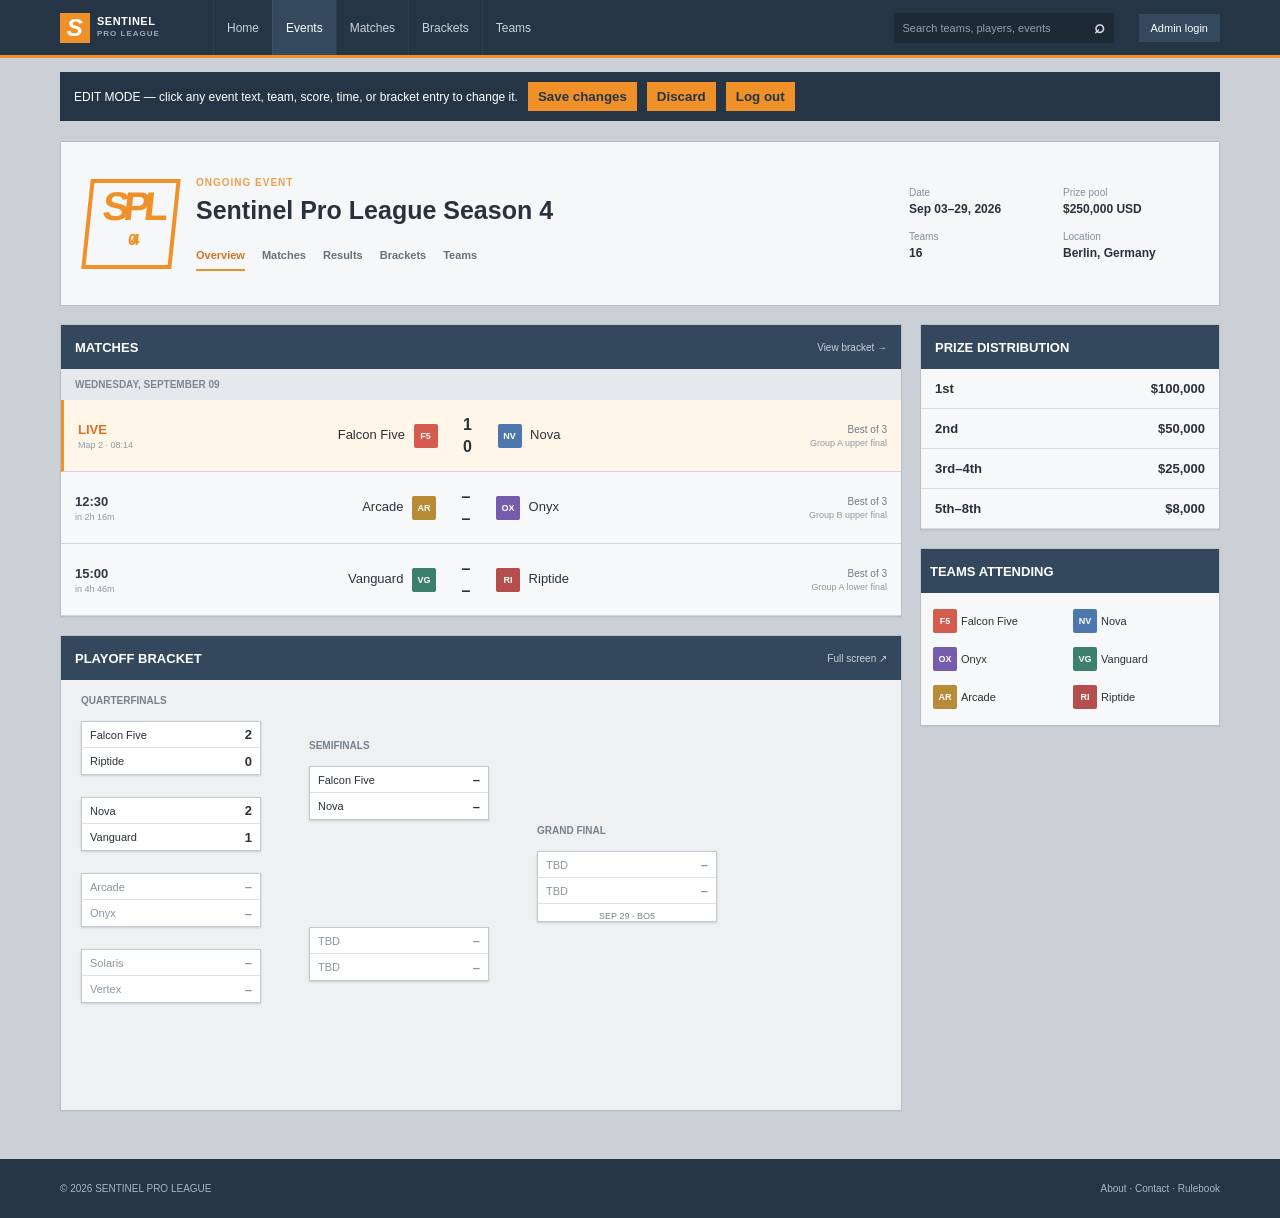
==== event.html @ 50df2aed "Add files via upload" ====
<!doctype html><html lang="en"><head><meta charset="utf-8"><meta name="viewport" content="width=device-width,initial-scale=1"><title>Sentinel Pro League Season 4</title><link rel="stylesheet" href="styles.css"></head><body><header class="nav"><a class="logo" href="index.html"><b>S</b><span>SENTINEL<br><i>PRO LEAGUE</i></span></a><nav><a href="index.html">Home</a><a class="on" href="event.html">Events</a><a href="#matches">Matches</a><a href="#bracket">Brackets</a><a href="#teams">Teams</a></nav><div class="search">Search teams, players, events <b>⌕</b></div><button class="signin admin-login">Admin login</button></header><div class="editor-bar" hidden><span>EDIT MODE — click any event text, team, score, time, or bracket entry to change it.</span><button class="save-edits">Save changes</button><button class="discard-edits">Discard</button><button class="logout">Log out</button></div><main class="event-page" id="editor-content"><section class="event-head"><div class="event-badge">SPL<small>04</small></div><div class="event-name"><p>ONGOING EVENT</p><h1>Sentinel Pro League Season 4</h1><div class="event-tabs"><a class="active" href="event.html">Overview</a><a href="#matches">Matches</a><a href="#bracket">Results</a><a href="#bracket">Brackets</a><a href="#teams">Teams</a></div></div><dl><div><dt>Date</dt><dd>Sep 03–29, 2026</dd></div><div><dt>Prize pool</dt><dd>$250,000 USD</dd></div><div><dt>Teams</dt><dd>16</dd></div><div><dt>Location</dt><dd>Berlin, Germany</dd></div></dl></section><div class="event-grid"><div><section id="matches" class="panel"><div class="title"><h2>MATCHES</h2><a href="#bracket">View bracket →</a></div><div class="day">WEDNESDAY, SEPTEMBER 09</div><div class="event-match live"><time><b>LIVE</b><small>Map 2 · 08:14</small></time><span>Falcon Five <i class="team f">F5</i></span><strong>1<br>0</strong><span><i class="team n">NV</i> Nova</span><em>Best of 3<br><small>Group A upper final</small></em></div><div class="event-match"><time><b>12:30</b><small>in 2h 16m</small></time><span>Arcade <i class="team a">AR</i></span><strong>–<br>–</strong><span><i class="team o">OX</i> Onyx</span><em>Best of 3<br><small>Group B upper final</small></em></div><div class="event-match"><time><b>15:00</b><small>in 4h 46m</small></time><span>Vanguard <i class="team v">VG</i></span><strong>–<br>–</strong><span><i class="team r">RI</i> Riptide</span><em>Best of 3<br><small>Group A lower final</small></em></div></section><section id="bracket" class="panel bracket-panel"><div class="title"><h2>PLAYOFF BRACKET</h2><a href="#">Full screen ↗</a></div><div class="bracket"><div class="round"><h3>QUARTERFINALS</h3><div class="series"><div>Falcon Five <b>2</b></div><div>Riptide <b>0</b></div></div><div class="series"><div>Nova <b>2</b></div><div>Vanguard <b>1</b></div></div><div class="series pending"><div>Arcade <b>–</b></div><div>Onyx <b>–</b></div></div><div class="series pending"><div>Solaris <b>–</b></div><div>Vertex <b>–</b></div></div></div><div class="round semi"><h3>SEMIFINALS</h3><div class="series"><div>Falcon Five <b>–</b></div><div>Nova <b>–</b></div></div><div class="series pending"><div>TBD <b>–</b></div><div>TBD <b>–</b></div></div></div><div class="round final"><h3>GRAND FINAL</h3><div class="series pending"><div>TBD <b>–</b></div><div>TBD <b>–</b></div><small>SEP 29 · BO5</small></div></div></div></section></div><aside><section class="panel prize"><div class="title"><h2>PRIZE DISTRIBUTION</h2></div><ol><li><b>1st</b><span>$100,000</span></li><li><b>2nd</b><span>$50,000</span></li><li><b>3rd–4th</b><span>$25,000</span></li><li><b>5th–8th</b><span>$8,000</span></li></ol></section><section id="teams" class="panel teams"><div class="title"><h2>TEAMS ATTENDING</h2></div><div><span><i class="team f">F5</i> Falcon Five</span><span><i class="team n">NV</i> Nova</span><span><i class="team o">OX</i> Onyx</span><span><i class="team v">VG</i> Vanguard</span><span><i class="team a">AR</i> Arcade</span><span><i class="team r">RI</i> Riptide</span></div></section></aside></div></main><footer>© 2026 SENTINEL PRO LEAGUE <span>About · Contact · Rulebook</span></footer><script src="script.js"></script></body></html>
---- styles.css ----
*{box-sizing:border-box}html{scroll-behavior:smooth}body{margin:0;background:#cbd0d6;color:#29313b;font:13px Arial,sans-serif}.nav{height:58px;background:#263545;border-bottom:3px solid #ef9029;color:#dfe5eb;display:flex;align-items:center;padding:0 calc((100% - 1160px)/2);gap:25px}.logo{display:flex;gap:7px;align-items:center;color:#fff;text-decoration:none;font-weight:bold;line-height:11px;font-size:11px;letter-spacing:.5px;min-width:128px}.logo b{display:grid;place-items:center;background:#ef9029;width:30px;height:30px;font-size:24px;font-style:italic}.logo i{font-size:8px;font-style:normal;color:#9baab9;letter-spacing:1px}.nav nav{display:flex;height:100%}.nav nav a{color:#cad3db;text-decoration:none;padding:0 13px;display:flex;align-items:center;border-left:1px solid rgba(255,255,255,.04);font-size:12px}.nav nav a:hover,.nav nav a.on{background:#35495e;color:#fff}.search{margin-left:auto;width:220px;height:30px;display:flex;align-items:center;justify-content:space-between;color:#92a0ad;background:#1d2935;padding:0 9px;font-size:11px}.search b{font-size:18px;color:#d5dce2}.signin{background:#35495e;color:white;border:0;padding:8px 12px;font-size:11px}.home,.event-page{max-width:1160px;margin:auto}.event-hero{min-height:280px;background:linear-gradient(115deg,#263646,#344f63);padding:36px 48px;color:white;display:flex;align-items:center;gap:33px}.hero-mark,.event-badge{font:bold 62px Arial;color:#ef9029;letter-spacing:-6px;width:130px;height:130px;border:5px solid #ef9029;display:grid;place-items:center;transform:skew(-6deg)}.hero-mark span{font-size:25px;align-self:end;margin:0 0 25px 5px;letter-spacing:0}.kicker,.event-name>p{margin:0 0 8px;color:#efa04e;font-size:10px;font-weight:bold;letter-spacing:1px}.event-hero h1,.event-name h1{font-size:30px;margin:0 0 12px}.intro{max-width:510px;color:#c6d0d8;line-height:1.5;margin:0 0 16px}.facts{display:flex;gap:24px;margin-bottom:22px}.facts span{color:#aebbc6;font-size:10px;display:flex;flex-direction:column;gap:3px}.facts b{color:#fff;font-size:13px}.orange{display:inline-block;background:#ef9029;color:#222b33;text-decoration:none;padding:10px 14px;font-weight:bold;font-size:11px}.columns{padding:18px 0 45px;display:grid;grid-template-columns:1fr 345px;gap:18px}.panel{background:#f7f8f9;border:1px solid #b7bec6;box-shadow:0 1px 1px rgba(0,0,0,.04)}.title{height:44px;background:#34485d;color:#fff;padding:0 14px;display:flex;align-items:center;justify-content:space-between}.title h2{font-size:13px;margin:0}.title a{color:#c6d1dc;text-decoration:none;font-size:10px}.match{min-height:62px;text-decoration:none;color:#303842;display:grid;grid-template-columns:95px 1fr 70px 1fr 100px;align-items:center;border-bottom:1px solid #d2d6da;padding:0 14px;gap:8px}.match:hover,.event-match:hover{background:#f1f3f5}.match time,.event-match time{font-weight:bold;color:#313b46}.match time:first-line{color:#df6e1f}.match small,.event-match small{display:block;color:#9099a3;font-size:9px;font-weight:normal;margin-top:3px}.team{display:inline-grid;place-items:center;width:24px;height:24px;color:white;font-size:9px;font-style:normal;font-weight:bold;margin:0 5px;border-radius:2px}.match span:nth-child(2){text-align:right}.match strong{text-align:center;font-size:16px}.match em,.event-match em{font-style:normal;font-size:10px;color:#6f7984;text-align:right}.f{background:#d45b4d}.n{background:#4d78ae}.a{background:#b88b37}.o{background:#765cac}.v{background:#3c806d}.r{background:#b64e4d}.rank{list-style:none;padding:0;margin:0}.rank li{height:45px;border-bottom:1px solid #d7dbe0;display:flex;gap:10px;align-items:center;padding:0 13px}.rank li b{color:#8b96a1;width:13px}.rank li span{margin-left:auto;color:#87919b;font-size:11px}.rank .team{margin:0}footer{background:#263545;color:#aab6c1;padding:24px max(calc((100% - 1160px)/2),18px);font-size:10px}footer span{float:right}.event-page{padding:20px 0 48px}.event-head{min-height:165px;background:#f6f7f8;border:1px solid #b7bec6;display:flex;align-items:center;padding:20px 25px;gap:20px}.event-badge{width:90px;height:90px;font-size:40px;border-width:4px}.event-badge small{font-size:16px;align-self:end;margin:0 0 16px 3px}.event-name{align-self:stretch;display:flex;justify-content:center;flex-direction:column;flex:1}.event-name h1{font-size:25px}.event-tabs{display:flex;gap:17px;margin-top:12px}.event-tabs a{color:#65717d;text-decoration:none;font-weight:bold;font-size:11px;padding-bottom:8px;border-bottom:2px solid transparent}.event-tabs a.active,.event-tabs a:hover{color:#d97220;border-color:#ef9029}.event-head dl{display:grid;grid-template-columns:1fr 1fr;gap:15px 28px;margin:0 5px 0 20px;min-width:280px}.event-head dl div{display:flex;flex-direction:column;gap:4px}.event-head dt{color:#85909b;font-size:10px}.event-head dd{margin:0;font-weight:bold;font-size:12px}.event-grid{display:grid;grid-template-columns:minmax(0,1fr) 300px;gap:18px;margin-top:18px}.day{font-size:10px;font-weight:bold;color:#7d8791;background:#e6e9ec;padding:10px 14px}.event-match{min-height:72px;display:grid;grid-template-columns:100px 1fr 30px 1fr 130px;align-items:center;text-decoration:none;color:#2a333c;padding:0 14px;border-bottom:1px solid #d1d6db;gap:10px}.event-match.live{border-left:3px solid #ef9029;background:#fff6e9}.event-match time b{font-size:13px}.event-match.live time b{color:#dc7021}.event-match span:nth-child(2){text-align:right}.event-match strong{line-height:22px;text-align:center;font-size:16px}.prize{margin-bottom:18px}.prize ol{list-style:none;margin:0;padding:0}.prize li{display:flex;justify-content:space-between;padding:12px 14px;border-bottom:1px solid #d6dbe0}.prize li span{font-weight:bold}.teams>div{padding:9px;display:grid;grid-template-columns:1fr 1fr}.teams span{display:flex;align-items:center;gap:4px;padding:7px 3px;font-size:11px}.teams .team{margin:0}.bracket-panel{margin-top:18px;overflow:hidden}.bracket{overflow-x:auto;min-height:430px;padding:15px 20px;display:flex;gap:48px;background:#eef0f2}.round{min-width:180px}.round h3{font-size:10px;color:#76818c;margin:0 0 15px}.series{background:#fff;border:1px solid #c3c9d0;margin-bottom:22px;box-shadow:0 1px 2px #c8ccd0}.series div{height:26px;display:flex;justify-content:space-between;align-items:center;padding:0 8px;font-size:11px;border-bottom:1px solid #e0e3e6}.series div:last-child{border:0}.series b{font-size:13px}.series.pending{color:#8d969f}.semi{padding-top:45px}.semi .series{margin-bottom:107px}.final{padding-top:130px}.final small{font-size:9px;color:#78838d;display:block;text-align:center;margin-top:7px}@media(max-width:800px){.nav{padding:0 14px;gap:10px}.nav nav a{padding:0 7px}.search{display:none}.signin{margin-left:auto}.home,.event-page{padding-left:12px;padding-right:12px}.event-hero{padding:28px 20px}.columns,.event-grid{grid-template-columns:1fr}.event-head{align-items:flex-start;flex-wrap:wrap}.event-head dl{margin:0;min-width:100%;grid-template-columns:1fr 1fr}.event-name{min-height:100px}.event-match{grid-template-columns:72px 1fr 25px 1fr}.event-match em{display:none}}@media(max-width:520px){.nav nav{display:none}.event-hero{gap:17px}.hero-mark{width:75px;height:75px;font-size:35px;border-width:3px}.hero-mark span{font-size:13px;margin-bottom:16px}.event-hero h1{font-size:23px}.facts{gap:12px;flex-wrap:wrap}.match{grid-template-columns:62px 1fr 45px 1fr;padding:0 8px}.match em{display:none}.match .team{width:20px;height:20px;margin:0 3px}.columns{padding-top:12px}.event-badge{display:none}.event-name h1{font-size:21px}footer span{display:none}}
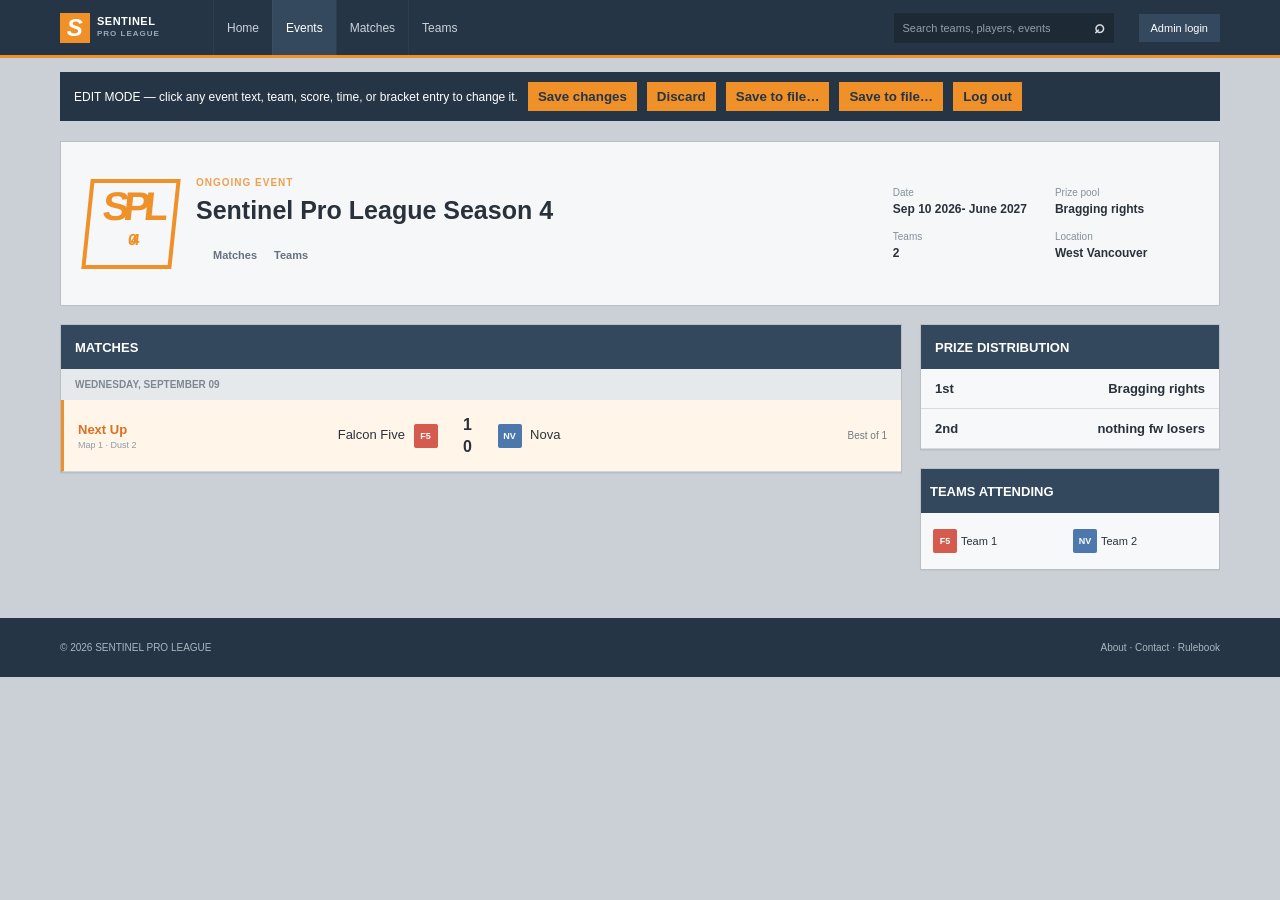
==== commit 80036604: "Add files via upload" ====
--- a/event.html
+++ b/event.html
@@ -1 +1,3 @@
-<!doctype html><html lang="en"><head><meta charset="utf-8"><meta name="viewport" content="width=device-width,initial-scale=1"><title>Sentinel Pro League Season 4</title><link rel="stylesheet" href="styles.css"></head><body><header class="nav"><a class="logo" href="index.html"><b>S</b><span>SENTINEL<br><i>PRO LEAGUE</i></span></a><nav><a href="index.html">Home</a><a class="on" href="event.html">Events</a><a href="#matches">Matches</a><a href="#bracket">Brackets</a><a href="#teams">Teams</a></nav><div class="search">Search teams, players, events <b>⌕</b></div><button class="signin admin-login">Admin login</button></header><div class="editor-bar" hidden><span>EDIT MODE — click any event text, team, score, time, or bracket entry to change it.</span><button class="save-edits">Save changes</button><button class="discard-edits">Discard</button><button class="logout">Log out</button></div><main class="event-page" id="editor-content"><section class="event-head"><div class="event-badge">SPL<small>04</small></div><div class="event-name"><p>ONGOING EVENT</p><h1>Sentinel Pro League Season 4</h1><div class="event-tabs"><a class="active" href="event.html">Overview</a><a href="#matches">Matches</a><a href="#bracket">Results</a><a href="#bracket">Brackets</a><a href="#teams">Teams</a></div></div><dl><div><dt>Date</dt><dd>Sep 03–29, 2026</dd></div><div><dt>Prize pool</dt><dd>$250,000 USD</dd></div><div><dt>Teams</dt><dd>16</dd></div><div><dt>Location</dt><dd>Berlin, Germany</dd></div></dl></section><div class="event-grid"><div><section id="matches" class="panel"><div class="title"><h2>MATCHES</h2><a href="#bracket">View bracket →</a></div><div class="day">WEDNESDAY, SEPTEMBER 09</div><div class="event-match live"><time><b>LIVE</b><small>Map 2 · 08:14</small></time><span>Falcon Five <i class="team f">F5</i></span><strong>1<br>0</strong><span><i class="team n">NV</i> Nova</span><em>Best of 3<br><small>Group A upper final</small></em></div><div class="event-match"><time><b>12:30</b><small>in 2h 16m</small></time><span>Arcade <i class="team a">AR</i></span><strong>–<br>–</strong><span><i class="team o">OX</i> Onyx</span><em>Best of 3<br><small>Group B upper final</small></em></div><div class="event-match"><time><b>15:00</b><small>in 4h 46m</small></time><span>Vanguard <i class="team v">VG</i></span><strong>–<br>–</strong><span><i class="team r">RI</i> Riptide</span><em>Best of 3<br><small>Group A lower final</small></em></div></section><section id="bracket" class="panel bracket-panel"><div class="title"><h2>PLAYOFF BRACKET</h2><a href="#">Full screen ↗</a></div><div class="bracket"><div class="round"><h3>QUARTERFINALS</h3><div class="series"><div>Falcon Five <b>2</b></div><div>Riptide <b>0</b></div></div><div class="series"><div>Nova <b>2</b></div><div>Vanguard <b>1</b></div></div><div class="series pending"><div>Arcade <b>–</b></div><div>Onyx <b>–</b></div></div><div class="series pending"><div>Solaris <b>–</b></div><div>Vertex <b>–</b></div></div></div><div class="round semi"><h3>SEMIFINALS</h3><div class="series"><div>Falcon Five <b>–</b></div><div>Nova <b>–</b></div></div><div class="series pending"><div>TBD <b>–</b></div><div>TBD <b>–</b></div></div></div><div class="round final"><h3>GRAND FINAL</h3><div class="series pending"><div>TBD <b>–</b></div><div>TBD <b>–</b></div><small>SEP 29 · BO5</small></div></div></div></section></div><aside><section class="panel prize"><div class="title"><h2>PRIZE DISTRIBUTION</h2></div><ol><li><b>1st</b><span>$100,000</span></li><li><b>2nd</b><span>$50,000</span></li><li><b>3rd–4th</b><span>$25,000</span></li><li><b>5th–8th</b><span>$8,000</span></li></ol></section><section id="teams" class="panel teams"><div class="title"><h2>TEAMS ATTENDING</h2></div><div><span><i class="team f">F5</i> Falcon Five</span><span><i class="team n">NV</i> Nova</span><span><i class="team o">OX</i> Onyx</span><span><i class="team v">VG</i> Vanguard</span><span><i class="team a">AR</i> Arcade</span><span><i class="team r">RI</i> Riptide</span></div></section></aside></div></main><footer>© 2026 SENTINEL PRO LEAGUE <span>About · Contact · Rulebook</span></footer><script src="script.js"></script></body></html>
+<!doctype html>
+<html lang="en"><head><meta charset="utf-8"><meta name="viewport" content="width=device-width,initial-scale=1"><title>Sentinel Pro League Season 4</title><link rel="stylesheet" href="styles.css"></head><body><header class="nav"><a class="logo" href="index.html"><b>S</b><span>SENTINEL<br><i>PRO LEAGUE</i></span></a><nav><a href="index.html">Home</a><a class="on" href="event.html">Events</a><a href="#matches">Matches</a><a href="#bracket">Brackets</a><a href="#teams">Teams</a></nav><div class="search">Search teams, players, events <b>⌕</b></div><button class="signin admin-login">Admin login</button></header><div class="editor-bar" hidden="" style="max-width: 1160px; margin: 14px auto 0px; padding: 10px 14px; background: rgb(38, 53, 69); color: rgb(255, 255, 255); font: 12px Arial; display: flex; gap: 10px; align-items: center; flex-wrap: wrap;"><span>EDIT MODE — click any event text, team, score, time, or bracket entry to change it.</span><button class="save-edits" style="border: 0px; padding: 7px 10px; background: rgb(239, 144, 41); color: rgb(38, 53, 69); font-weight: bold; cursor: pointer;">Save changes</button><button class="discard-edits" style="border: 0px; padding: 7px 10px; background: rgb(239, 144, 41); color: rgb(38, 53, 69); font-weight: bold; cursor: pointer;">Discard</button><button style="border: 0px; padding: 7px 10px; background: rgb(239, 144, 41); color: rgb(38, 53, 69); font-weight: bold; cursor: pointer;">Save to file…</button><button class="logout" style="border: 0px; padding: 7px 10px; background: rgb(239, 144, 41); color: rgb(38, 53, 69); font-weight: bold; cursor: pointer;">Log out</button></div><main class="event-page" id="editor-content"><section class="event-head"><div class="event-badge">SPL<small>04</small></div><div class="event-name"><p>ONGOING EVENT</p><h1>Sentinel Pro League Season 4</h1><div class="event-tabs"><br><a href="#matches">Matches</a><a href="#bracket">Results</a><a href="#bracket">Brackets</a><a href="#teams">Teams</a></div></div><dl><div><dt>Date</dt><dd>Sep 10 2026- June 2027</dd></div><div><dt>Prize pool</dt><dd>Bragging rights</dd></div><div><dt>Teams</dt><dd>2</dd></div><div><dt>Location</dt><dd>West Vancouver</dd></div></dl></section><div class="event-grid"><div><section id="matches" class="panel"><div class="title"><h2>MATCHES</h2></div><div class="day">WEDNESDAY, SEPTEMBER 09</div><div class="event-match live"><time><b>Next Up</b><small>Map 1 · Dust 2</small></time><span>Falcon Five <i class="team f">F5</i></span><strong>1<br>0</strong><span><i class="team n">NV</i> Nova</span><em>Best of 1</em></div></section></div><aside><section class="panel prize"><div class="title"><h2>PRIZE DISTRIBUTION</h2></div><ol><li><b>1st</b><span>Bragging rights</span></li><li><b>2nd</b><span>nothing fw losers</span></li></ol></section><section id="teams" class="panel teams"><div class="title"><h2>TEAMS ATTENDING</h2></div><div><span><i class="team f">F5</i>Team 1<br></span><span><i class="team n">NV</i>Team 2</span></div></section></aside></div></main><footer>© 2026 SENTINEL PRO LEAGUE <span>About · Contact · Rulebook</span></footer><script src="script.js"></script>
+</body></html>
